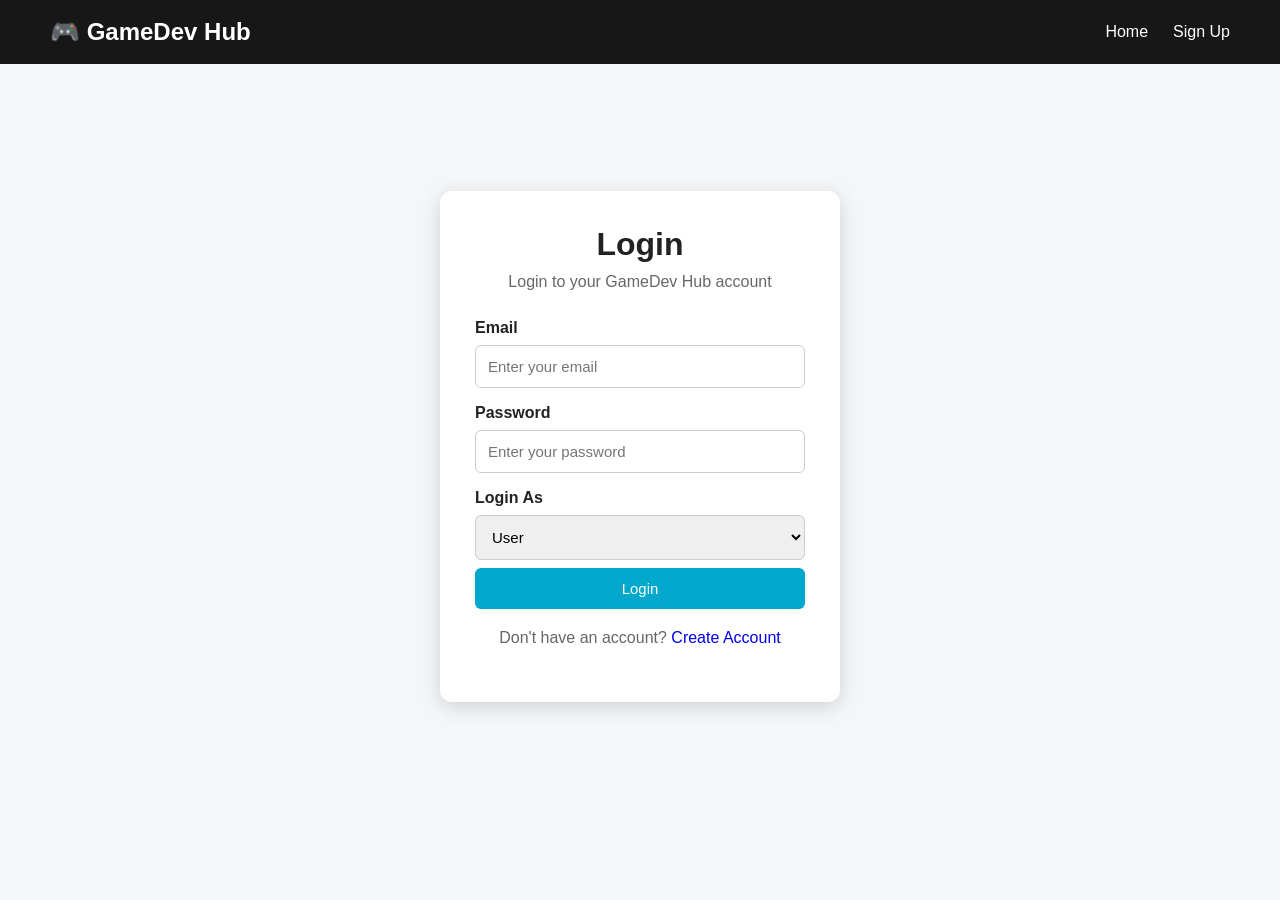
==== games.html @ 2e7aa478 "Initial project upload" ====
<!DOCTYPE html>
<html lang="en">

<head>

    <meta charset="UTF-8">

    <meta name="viewport"
          content="width=device-width, initial-scale=1.0">

    <title>Games - GameDev Hub</title>

    <link rel="stylesheet" href="style.css">

</head>


<body>


    <!-- HEADER -->

    <header>

        <div class="logo">
            🎮 GameDev Hub
        </div>

        <nav>

            <a href="user.html">
                Dashboard
            </a>

            <a href="games.html">
                Games
            </a>

            <a href="#" onclick="logout()">
                Logout
            </a>

        </nav>

    </header>


    <!-- GAMES -->

    <main class="games-container">

        <div class="page-title">

            <h1>🎮 Available Games</h1>

            <p>
                Explore games available on GameDev Hub.
            </p>

        </div>


        <!-- SEARCH -->

        <div class="search-box">

            <input
                type="text"
                id="search"
                placeholder="Search games..."
                onkeyup="searchGames()"
            >

        </div>


        <!-- GAME GRID -->

        <section
            class="games-grid"
            id="gamesGrid"
        >

        </section>

    </main>


    <script>


        /*
            CHECK USER LOGIN
        */

        if (
            localStorage.getItem("loggedIn") !== "true" ||
            localStorage.getItem("role") !== "user"
        ) {

            window.location.href =
                "login.html";

        }


        /*
            DISPLAY GAMES
        */

        function displayGames(gameData) {

            let gamesGrid =
                document.getElementById("gamesGrid");


            gamesGrid.innerHTML = "";


            if (gameData.length === 0) {

                gamesGrid.innerHTML = `

                    <div class="no-games">

                        <h2>No Games Found 🎮</h2>

                        <p>
                            Ask the admin to add some games.
                        </p>

                    </div>

                `;

                return;

            }


            gameData.forEach(function(game) {

                gamesGrid.innerHTML += `

                    <div class="game-card">

                        <div class="game-image">
                            🎮
                        </div>

                        <div class="game-content">

                            <h2>
                                ${game.name}
                            </h2>

                            <p>
                                <strong>Developer:</strong>
                                ${game.developer}
                            </p>

                            <p>
                                <strong>Genre:</strong>
                                ${game.genre}
                            </p>

                            <button
                                onclick="playGame('${game.name}')">
                                View Game
                            </button>

                        </div>

                    </div>

                `;

            });

        }


        /*
            GET GAMES FROM LOCAL STORAGE
        */

        let games =
            JSON.parse(
                localStorage.getItem("games")
            ) || [];


        displayGames(games);


        /*
            SEARCH GAMES
        */

        function searchGames() {

            let search =
                document.getElementById("search")
                .value
                .toLowerCase();


            let filteredGames =
                games.filter(function(game) {

                    return (
                        game.name
                            .toLowerCase()
                            .includes(search) ||

                        game.genre
                            .toLowerCase()
                            .includes(search) ||

                        game.developer
                            .toLowerCase()
                            .includes(search)
                    );

                });


            displayGames(filteredGames);

        }


        /*
            VIEW GAME
        */

        function playGame(gameName) {

            alert(
                "You selected: " + gameName
            );

        }


        /*
            LOGOUT
        */

        function logout() {

            localStorage.removeItem("loggedIn");

            localStorage.removeItem("role");

            localStorage.removeItem("userEmail");

            window.location.href =
                "index.html";

        }

    </script>


</body>

</html>
---- style.css ----
/* =========================
   GENERAL
========================= */

* {
    margin: 0;
    padding: 0;
    box-sizing: border-box;
}

body {
    font-family: Arial, sans-serif;

    background: #f4f6f8;

    color: #222;

    min-height: 100vh;
}

a {
    text-decoration: none;
}


/* =========================
   HEADER
========================= */

header {

    display: flex;

    justify-content: space-between;

    align-items: center;

    padding: 18px 50px;

    background: #171717;

    color: white;
}

.logo {

    font-size: 24px;

    font-weight: bold;
}

nav {

    display: flex;

    gap: 25px;

    align-items: center;
}

nav a {

    color: white;

    font-size: 16px;
}

nav a:hover {

    color: #00bcd4;
}


/* =========================
   BUTTON
========================= */

button {

    background: #00a8cc;

    color: white;

    border: none;

    padding: 12px 22px;

    border-radius: 6px;

    cursor: pointer;

    font-size: 15px;

    transition: 0.2s;
}

button:hover {

    background: #0086a3;

    transform: translateY(-1px);
}


/* =========================
   HOME PAGE
========================= */

.hero {

    min-height: 500px;

    display: flex;

    justify-content: center;

    align-items: center;

    text-align: center;

    padding: 40px;
}

.hero-content {

    max-width: 750px;
}

.hero h1 {

    font-size: 50px;

    margin-bottom: 20px;
}

.hero p {

    font-size: 20px;

    line-height: 1.6;

    margin-bottom: 30px;
}

.buttons {

    display: flex;

    justify-content: center;

    gap: 15px;
}


/* =========================
   FEATURES
========================= */

.features {

    display: grid;

    grid-template-columns:
        repeat(3, 1fr);

    gap: 25px;

    padding: 50px;
}

.feature-card {

    background: white;

    padding: 30px;

    border-radius: 10px;

    text-align: center;

    box-shadow:
        0 3px 10px rgba(0, 0, 0, 0.1);
}

.feature-card h2 {

    margin-bottom: 15px;
}

.feature-card p {

    line-height: 1.5;

    margin-bottom: 20px;
}


/* =========================
   LOGIN / SIGNUP
========================= */

.login-container {

    min-height: 85vh;

    display: flex;

    justify-content: center;

    align-items: center;

    padding: 30px;
}

.login-box {

    width: 400px;

    max-width: 100%;

    background: white;

    padding: 35px;

    border-radius: 12px;

    box-shadow:
        0 5px 20px rgba(0, 0, 0, 0.15);
}

.login-box h1 {

    margin-bottom: 10px;

    text-align: center;
}

.login-box > p {

    text-align: center;

    margin-bottom: 20px;

    color: #666;
}

.login-box form {

    display: flex;

    flex-direction: column;

    gap: 8px;
}

.login-box label {

    font-weight: bold;

    margin-top: 8px;
}

input,
select {

    width: 100%;

    padding: 12px;

    border: 1px solid #ccc;

    border-radius: 6px;

    font-size: 15px;

    outline: none;
}

input:focus,
select:focus {

    border-color: #00a8cc;
}


/* =========================
   ADMIN DASHBOARD
========================= */

.admin-container {

    padding: 40px 60px;
}

.admin-container h1 {

    margin-bottom: 10px;
}

.admin-grid {

    display: grid;

    grid-template-columns:
        repeat(3, 1fr);

    gap: 25px;

    margin-top: 30px;
}

.admin-card {

    background: white;

    padding: 25px;

    border-radius: 10px;

    box-shadow:
        0 3px 10px rgba(0, 0, 0, 0.1);
}

.admin-card h2 {

    margin-bottom: 20px;
}

.admin-card form {

    display: flex;

    flex-direction: column;

    gap: 10px;
}

.game-item {

    background: #f1f3f5;

    padding: 15px;

    margin-bottom: 10px;

    border-radius: 6px;
}

.game-item h3 {

    margin-bottom: 8px;
}

.game-item p {

    margin-bottom: 6px;
}


/* =========================
   USER DASHBOARD
========================= */

.user-container {

    padding: 40px 60px;
}

.welcome-box {

    background: white;

    padding: 40px;

    border-radius: 12px;

    text-align: center;

    box-shadow:
        0 3px 10px rgba(0, 0, 0, 0.1);

    margin-bottom: 30px;
}

.welcome-box h1 {

    margin-bottom: 15px;

    font-size: 35px;
}

.welcome-box p {

    margin-bottom: 25px;

    color: #666;
}

.user-features {

    display: grid;

    grid-template-columns:
        repeat(3, 1fr);

    gap: 25px;
}

.big-icon {

    font-size: 50px;

    margin-bottom: 15px;
}


/* =========================
   GAMES PAGE
========================= */

.games-container {

    padding: 40px 60px;
}

.page-title {

    text-align: center;

    margin-bottom: 30px;
}

.page-title h1 {

    font-size: 38px;

    margin-bottom: 10px;
}

.page-title p {

    color: #666;
}


/* SEARCH */

.search-box {

    max-width: 600px;

    margin: 0 auto 35px;
}

.search-box input {

    padding: 15px;

    font-size: 16px;
}


/* GAME GRID */

.games-grid {

    display: grid;

    grid-template-columns:
        repeat(3, 1fr);

    gap: 25px;
}


/* GAME CARD */

.game-card {

    background: white;

    border-radius: 12px;

    overflow: hidden;

    box-shadow:
        0 4px 12px rgba(0, 0, 0, 0.1);

    transition: 0.2s;
}

.game-card:hover {

    transform: translateY(-5px);
}

.game-image {

    height: 150px;

    background: #171717;

    color: white;

    display: flex;

    justify-content: center;

    align-items: center;

    font-size: 60px;
}

.game-content {

    padding: 20px;
}

.game-content h2 {

    margin-bottom: 12px;
}

.game-content p {

    margin-bottom: 8px;

    color: #555;
}

.game-content button {

    margin-top: 10px;
}


/* NO GAMES */

.no-games {

    grid-column: 1 / -1;

    text-align: center;

    padding: 60px;

    background: white;

    border-radius: 10px;
}


/* =========================
   FOOTER
========================= */

footer {

    text-align: center;

    padding: 20px;

    background: #171717;

    color: white;

    margin-top: 40px;
}


/* =========================
   MOBILE
========================= */

@media (max-width: 900px) {

    .features,
    .admin-grid,
    .user-features,
    .games-grid {

        grid-template-columns: 1fr 1fr;
    }

}


@media (max-width: 600px) {

    header {

        flex-direction: column;

        gap: 15px;

        padding: 20px;
    }

    nav {

        gap: 15px;

        flex-wrap: wrap;

        justify-content: center;
    }

    .features,
    .admin-grid,
    .user-features,
    .games-grid {

        grid-template-columns: 1fr;
    }

    .hero h1 {

        font-size: 35px;
    }

    .hero p {

        font-size: 17px;
    }

    .admin-container,
    .user-container,
    .games-container {

        padding: 25px 20px;
    }

    .welcome-box h1 {

        font-size: 28px;
    }

}
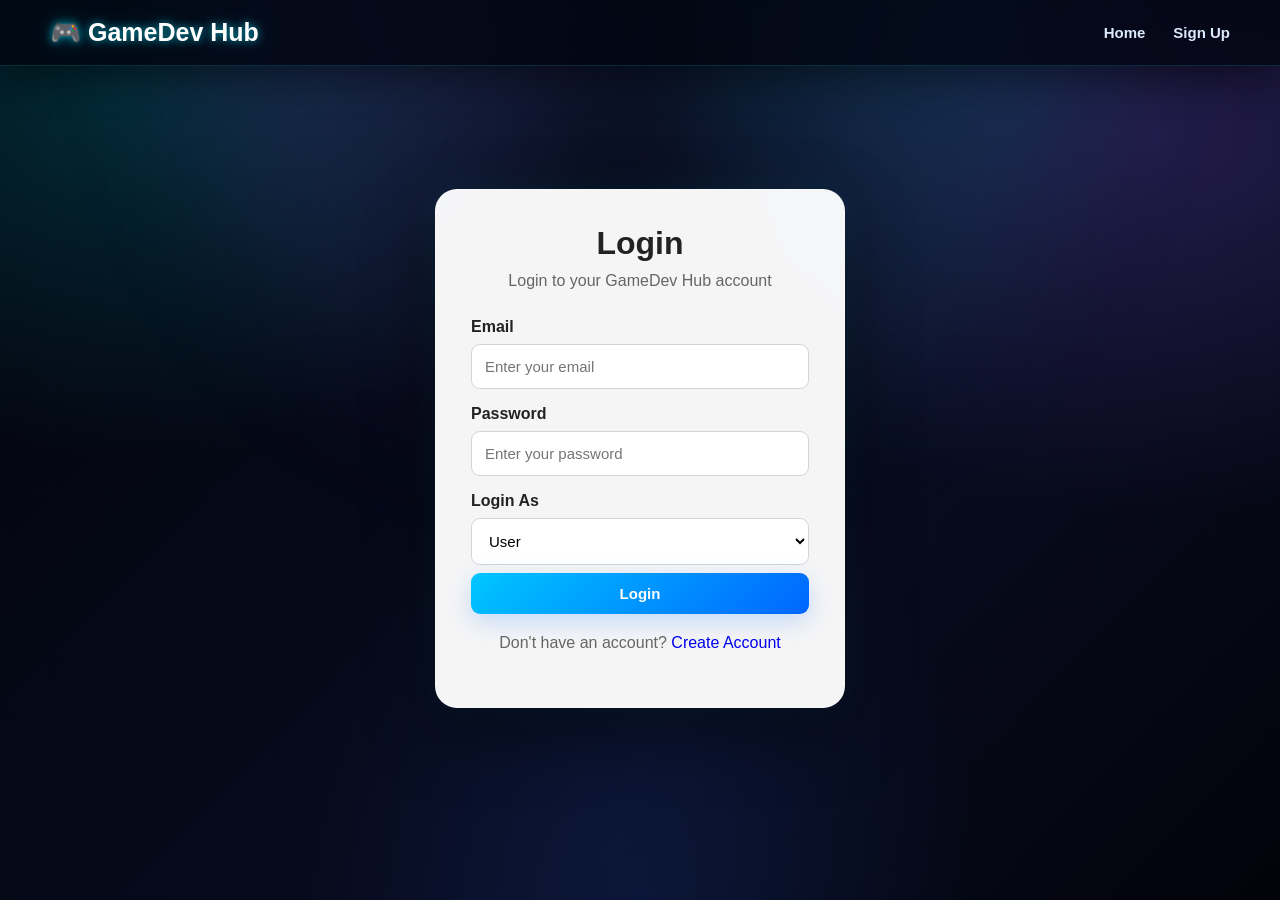
==== commit ae020a84: "Updated gaming frontend project" ====
--- a/games.html
+++ b/games.html
@@ -8,9 +8,12 @@
     <meta name="viewport"
           content="width=device-width, initial-scale=1.0">
 
-    <title>Games - GameDev Hub</title>
-
-    <link rel="stylesheet" href="style.css">
+    <title>
+        Games & Matches - GameDev Hub
+    </title>
+
+    <link rel="stylesheet"
+          href="style.css">
 
 </head>
 
@@ -18,249 +21,240 @@
 <body>
 
 
-    <!-- HEADER -->
-
-    <header>
-
-        <div class="logo">
-            🎮 GameDev Hub
-        </div>
-
-        <nav>
-
-            <a href="user.html">
-                Dashboard
-            </a>
-
-            <a href="games.html">
-                Games
-            </a>
-
-            <a href="#" onclick="logout()">
-                Logout
-            </a>
-
-        </nav>
-
-    </header>
-
-
-    <!-- GAMES -->
-
-    <main class="games-container">
-
-        <div class="page-title">
-
-            <h1>🎮 Available Games</h1>
-
-            <p>
-                Explore games available on GameDev Hub.
-            </p>
-
-        </div>
-
-
-        <!-- SEARCH -->
-
-        <div class="search-box">
-
-            <input
-                type="text"
-                id="search"
-                placeholder="Search games..."
-                onkeyup="searchGames()"
-            >
-
-        </div>
-
-
-        <!-- GAME GRID -->
+<!-- =========================================
+     HEADER
+========================================= -->
+
+<header>
+
+    <div class="logo">
+        🎮 GameDev Hub
+    </div>
+
+
+    <nav>
+
+        <a href="user.html">
+            Dashboard
+        </a>
+
+        <a href="games.html"
+           class="active-link">
+            Games & Matches
+        </a>
+
+        <a href="#"
+           onclick="logout()">
+            Logout
+        </a>
+
+    </nav>
+
+</header>
+
+
+
+<!-- =========================================
+     MAIN
+========================================= -->
+
+<main class="games-container">
+
+
+    <!-- =====================================
+         HERO
+    ====================================== -->
+
+    <section class="games-hero">
+
+        <div class="hero-small-badge">
+            ⚡ GAMEDEV HUB ARENA
+        </div>
+
+
+        <h1>
+            Games
+            <span>&</span>
+            Tournaments
+        </h1>
+
+
+        <p>
+            Discover games, join tournaments and compete for amazing prizes.
+        </p>
+
+
+        <div class="hero-stats">
+
+            <div>
+                <strong>
+                    🎮
+                </strong>
+
+                <span>
+                    Games
+                </span>
+            </div>
+
+
+            <div>
+                <strong>
+                    🏆
+                </strong>
+
+                <span>
+                    Tournaments
+                </span>
+            </div>
+
+
+            <div>
+                <strong>
+                    ⚡
+                </strong>
+
+                <span>
+                    Compete
+                </span>
+            </div>
+
+        </div>
+
+    </section>
+
+
+
+    <!-- =====================================
+         SEARCH
+    ====================================== -->
+
+    <div class="search-box">
+
+        <span class="search-icon">
+            🔍
+        </span>
+
+        <input
+            type="text"
+            id="search"
+            placeholder="Search games, tournaments or venues..."
+            onkeyup="searchGames()"
+        >
+
+    </div>
+
+
+
+    <!-- =====================================
+         GAMES SECTION
+    ====================================== -->
+
+    <section class="content-section">
+
+
+        <div class="section-title">
+
+            <div>
+
+                <div class="section-label">
+                    🎮 GAME LIBRARY
+                </div>
+
+                <h2>
+                    Available Games
+                </h2>
+
+                <p>
+                    Explore games available on GameDev Hub.
+                </p>
+
+            </div>
+
+        </div>
+
 
         <section
             class="games-grid"
-            id="gamesGrid"
-        >
+            id="gamesGrid">
 
         </section>
 
-    </main>
-
-
-    <script>
-
-
-        /*
-            CHECK USER LOGIN
-        */
-
-        if (
-            localStorage.getItem("loggedIn") !== "true" ||
-            localStorage.getItem("role") !== "user"
-        ) {
-
-            window.location.href =
-                "login.html";
-
-        }
-
-
-        /*
-            DISPLAY GAMES
-        */
-
-        function displayGames(gameData) {
-
-            let gamesGrid =
-                document.getElementById("gamesGrid");
-
-
-            gamesGrid.innerHTML = "";
-
-
-            if (gameData.length === 0) {
-
-                gamesGrid.innerHTML = `
-
-                    <div class="no-games">
-
-                        <h2>No Games Found 🎮</h2>
-
-                        <p>
-                            Ask the admin to add some games.
-                        </p>
-
-                    </div>
-
-                `;
-
-                return;
-
-            }
-
-
-            gameData.forEach(function(game) {
-
-                gamesGrid.innerHTML += `
-
-                    <div class="game-card">
-
-                        <div class="game-image">
-                            🎮
-                        </div>
-
-                        <div class="game-content">
-
-                            <h2>
-                                ${game.name}
-                            </h2>
-
-                            <p>
-                                <strong>Developer:</strong>
-                                ${game.developer}
-                            </p>
-
-                            <p>
-                                <strong>Genre:</strong>
-                                ${game.genre}
-                            </p>
-
-                            <button
-                                onclick="playGame('${game.name}')">
-                                View Game
-                            </button>
-
-                        </div>
-
-                    </div>
-
-                `;
-
-            });
-
-        }
-
-
-        /*
-            GET GAMES FROM LOCAL STORAGE
-        */
-
-        let games =
-            JSON.parse(
-                localStorage.getItem("games")
-            ) || [];
-
-
-        displayGames(games);
-
-
-        /*
-            SEARCH GAMES
-        */
-
-        function searchGames() {
-
-            let search =
-                document.getElementById("search")
-                .value
-                .toLowerCase();
-
-
-            let filteredGames =
-                games.filter(function(game) {
-
-                    return (
-                        game.name
-                            .toLowerCase()
-                            .includes(search) ||
-
-                        game.genre
-                            .toLowerCase()
-                            .includes(search) ||
-
-                        game.developer
-                            .toLowerCase()
-                            .includes(search)
-                    );
-
-                });
-
-
-            displayGames(filteredGames);
-
-        }
-
-
-        /*
-            VIEW GAME
-        */
-
-        function playGame(gameName) {
-
-            alert(
-                "You selected: " + gameName
-            );
-
-        }
-
-
-        /*
-            LOGOUT
-        */
-
-        function logout() {
-
-            localStorage.removeItem("loggedIn");
-
-            localStorage.removeItem("role");
-
-            localStorage.removeItem("userEmail");
-
-            window.location.href =
-                "index.html";
-
-        }
-
-    </script>
+
+    </section>
+
+
+
+    <!-- =====================================
+         TOURNAMENT SECTION
+    ====================================== -->
+
+    <section class="content-section tournament-section">
+
+
+        <div class="section-title">
+
+            <div>
+
+                <div class="section-label tournament-label">
+                    🏆 COMPETITIVE ARENA
+                </div>
+
+                <h2>
+                    Live Tournaments
+                </h2>
+
+                <p>
+                    Compete, win and take home the prize!
+                </p>
+
+            </div>
+
+
+            <div class="live-badge">
+
+                <span class="live-dot">
+                    ●
+                </span>
+
+                LIVE EVENTS
+
+            </div>
+
+        </div>
+
+
+
+        <!-- MATCHES -->
+
+        <section
+            class="matches-grid"
+            id="matchesGrid">
+
+        </section>
+
+
+    </section>
+
+
+</main>
+
+
+
+<!-- =========================================
+     FOOTER
+========================================= -->
+
+<footer>
+
+    <p>
+        © 2026 GameDev Hub | SDC Project
+    </p>
+
+</footer>
+
+
+
+<script src="script.js"></script>
 
 
 </body>
--- a/style.css
+++ b/style.css
@@ -1,638 +1,3301 @@
-/* =========================
-   GENERAL
-========================= */
+/* =====================================================
+   GAMEDEV HUB
+   PREMIUM ESPORTS / GAMING UI
+===================================================== */
+
+
+/* =====================================================
+   RESET
+===================================================== */
 
 * {
+
     margin: 0;
+
     padding: 0;
+
     box-sizing: border-box;
-}
+
+}
+
+
+html {
+
+    scroll-behavior: smooth;
+
+}
+
 
 body {
-    font-family: Arial, sans-serif;
-
-    background: #f4f6f8;
-
-    color: #222;
+
+    font-family:
+        Arial,
+        Helvetica,
+        sans-serif;
 
     min-height: 100vh;
-}
+
+    color: #ffffff;
+
+    overflow-x: hidden;
+
+    position: relative;
+
+    background:
+
+        radial-gradient(
+            ellipse at 10% 10%,
+            rgba(0, 229, 255, 0.17),
+            transparent 32%
+        ),
+
+        radial-gradient(
+            ellipse at 90% 15%,
+            rgba(139, 92, 246, 0.20),
+            transparent 35%
+        ),
+
+        radial-gradient(
+            ellipse at 50% 100%,
+            rgba(37, 99, 235, 0.14),
+            transparent 38%
+        ),
+
+        linear-gradient(
+            135deg,
+            #02030a 0%,
+            #050816 35%,
+            #080b1e 65%,
+            #02030a 100%
+        );
+
+    background-attachment:
+        fixed;
+
+}
+
 
 a {
+
     text-decoration: none;
-}
-
-
-/* =========================
+
+}
+
+
+/* =====================================================
+   FUTURISTIC GRID
+===================================================== */
+
+body::before {
+
+    content: "";
+
+    position: fixed;
+
+    inset: 0;
+
+    pointer-events: none;
+
+    z-index: -5;
+
+    opacity: 0.30;
+
+    background-image:
+
+        linear-gradient(
+            rgba(0, 229, 255, 0.06) 1px,
+            transparent 1px
+        ),
+
+        linear-gradient(
+            90deg,
+            rgba(0, 229, 255, 0.06) 1px,
+            transparent 1px
+        );
+
+    background-size:
+        55px 55px;
+
+    mask-image:
+        linear-gradient(
+            to bottom,
+            black 0%,
+            rgba(0,0,0,0.7) 55%,
+            transparent 100%
+        );
+
+}
+
+
+/* =====================================================
+   MOVING AURORA
+===================================================== */
+
+body::after {
+
+    content: "";
+
+    position: fixed;
+
+    width: 900px;
+
+    height: 900px;
+
+    top: -430px;
+
+    left: 50%;
+
+    transform:
+        translateX(-50%);
+
+    border-radius: 50%;
+
+    pointer-events: none;
+
+    z-index: -4;
+
+    background:
+
+        conic-gradient(
+            from 0deg,
+            transparent,
+            rgba(0,229,255,0.13),
+            transparent,
+            rgba(139,92,246,0.16),
+            transparent
+        );
+
+    filter:
+        blur(70px);
+
+    animation:
+        aurora 20s linear infinite;
+
+}
+
+
+@keyframes aurora {
+
+    0% {
+
+        transform:
+            translateX(-50%)
+            rotate(0deg)
+            scale(1);
+
+    }
+
+    50% {
+
+        transform:
+            translateX(-50%)
+            rotate(180deg)
+            scale(1.15);
+
+    }
+
+    100% {
+
+        transform:
+            translateX(-50%)
+            rotate(360deg)
+            scale(1);
+
+    }
+
+}
+
+
+/* =====================================================
    HEADER
-========================= */
+===================================================== */
 
 header {
 
-    display: flex;
-
-    justify-content: space-between;
-
-    align-items: center;
-
-    padding: 18px 50px;
-
-    background: #171717;
-
-    color: white;
-}
+    display:
+        flex;
+
+    justify-content:
+        space-between;
+
+    align-items:
+        center;
+
+    padding:
+        18px 50px;
+
+    background:
+        rgba(2,4,15,0.80);
+
+    backdrop-filter:
+        blur(20px);
+
+    -webkit-backdrop-filter:
+        blur(20px);
+
+    border-bottom:
+        1px solid
+        rgba(0,229,255,0.16);
+
+    box-shadow:
+        0 10px 40px
+        rgba(0,0,0,0.45);
+
+    position:
+        sticky;
+
+    top:
+        0;
+
+    z-index:
+        1000;
+
+}
+
 
 .logo {
 
-    font-size: 24px;
-
-    font-weight: bold;
-}
+    font-size:
+        25px;
+
+    font-weight:
+        bold;
+
+    color:
+        #ffffff;
+
+    text-shadow:
+
+        0 0 8px
+        rgba(0,229,255,0.65),
+
+        0 0 25px
+        rgba(0,229,255,0.25);
+
+    animation:
+        logoGlow 3s ease-in-out infinite;
+
+}
+
+
+@keyframes logoGlow {
+
+    0%,
+    100% {
+
+        text-shadow:
+            0 0 8px
+            rgba(0,229,255,0.5);
+
+    }
+
+    50% {
+
+        text-shadow:
+
+            0 0 10px
+            rgba(0,229,255,0.9),
+
+            0 0 30px
+            rgba(0,229,255,0.45);
+
+    }
+
+}
+
 
 nav {
 
-    display: flex;
-
-    gap: 25px;
-
-    align-items: center;
-}
+    display:
+        flex;
+
+    gap:
+        28px;
+
+    align-items:
+        center;
+
+}
+
 
 nav a {
 
-    color: white;
-
-    font-size: 16px;
-}
+    color:
+        #dbeafe;
+
+    font-size:
+        15px;
+
+    font-weight:
+        600;
+
+    position:
+        relative;
+
+    transition:
+        0.3s;
+
+}
+
+
+nav a::after {
+
+    content:
+        "";
+
+    position:
+        absolute;
+
+    width:
+        0;
+
+    height:
+        2px;
+
+    left:
+        0;
+
+    bottom:
+        -7px;
+
+    background:
+        #00e5ff;
+
+    box-shadow:
+        0 0 10px
+        #00e5ff;
+
+    transition:
+        0.3s;
+
+}
+
 
 nav a:hover {
 
-    color: #00bcd4;
-}
-
-
-/* =========================
-   BUTTON
-========================= */
+    color:
+        #00e5ff;
+
+}
+
+
+nav a:hover::after,
+nav .active-link::after {
+
+    width:
+        100%;
+
+}
+
+
+/* =====================================================
+   BUTTONS
+===================================================== */
 
 button {
 
-    background: #00a8cc;
-
-    color: white;
-
-    border: none;
-
-    padding: 12px 22px;
-
-    border-radius: 6px;
-
-    cursor: pointer;
-
-    font-size: 15px;
-
-    transition: 0.2s;
-}
+    border:
+        none;
+
+    padding:
+        12px 22px;
+
+    border-radius:
+        9px;
+
+    cursor:
+        pointer;
+
+    color:
+        white;
+
+    font-size:
+        15px;
+
+    font-weight:
+        700;
+
+    background:
+
+        linear-gradient(
+            135deg,
+            #00c6ff,
+            #0066ff
+        );
+
+    box-shadow:
+
+        0 8px 25px
+        rgba(0,114,255,0.20);
+
+    transition:
+        0.3s;
+
+}
+
 
 button:hover {
 
-    background: #0086a3;
-
-    transform: translateY(-1px);
-}
-
-
-/* =========================
-   HOME PAGE
-========================= */
+    transform:
+        translateY(-3px);
+
+    box-shadow:
+
+        0 12px 35px
+        rgba(0,198,255,0.30);
+
+}
+
+
+button:disabled {
+
+    cursor:
+        not-allowed;
+
+    opacity:
+        0.7;
+
+    transform:
+        none;
+
+    box-shadow:
+        none;
+
+}
+
+
+/* =====================================================
+   HOME
+===================================================== */
 
 .hero {
 
-    min-height: 500px;
-
-    display: flex;
-
-    justify-content: center;
-
-    align-items: center;
-
-    text-align: center;
-
-    padding: 40px;
-}
+    min-height:
+        570px;
+
+    display:
+        flex;
+
+    justify-content:
+        center;
+
+    align-items:
+        center;
+
+    text-align:
+        center;
+
+    padding:
+        50px 25px;
+
+}
+
 
 .hero-content {
 
-    max-width: 750px;
-}
+    max-width:
+        850px;
+
+}
+
 
 .hero h1 {
 
-    font-size: 50px;
-
-    margin-bottom: 20px;
-}
+    font-size:
+        58px;
+
+    margin-bottom:
+        20px;
+
+    background:
+
+        linear-gradient(
+            90deg,
+            #ffffff,
+            #00e5ff,
+            #8b5cf6,
+            #ffffff
+        );
+
+    background-size:
+        250% auto;
+
+    -webkit-background-clip:
+        text;
+
+    background-clip:
+        text;
+
+    -webkit-text-fill-color:
+        transparent;
+
+    animation:
+        titleShine 5s linear infinite;
+
+}
+
+
+@keyframes titleShine {
+
+    0% {
+
+        background-position:
+            0% center;
+
+    }
+
+    100% {
+
+        background-position:
+            250% center;
+
+    }
+
+}
+
 
 .hero p {
 
-    font-size: 20px;
-
-    line-height: 1.6;
-
-    margin-bottom: 30px;
-}
+    color:
+        #b8c5dc;
+
+    font-size:
+        19px;
+
+    line-height:
+        1.7;
+
+    margin-bottom:
+        30px;
+
+}
+
 
 .buttons {
 
-    display: flex;
-
-    justify-content: center;
-
-    gap: 15px;
-}
-
-
-/* =========================
+    display:
+        flex;
+
+    justify-content:
+        center;
+
+    gap:
+        15px;
+
+    flex-wrap:
+        wrap;
+
+}
+
+
+/* =====================================================
    FEATURES
-========================= */
+===================================================== */
 
 .features {
 
-    display: grid;
+    display:
+        grid;
 
     grid-template-columns:
-        repeat(3, 1fr);
-
-    gap: 25px;
-
-    padding: 50px;
-}
+        repeat(3,1fr);
+
+    gap:
+        25px;
+
+    padding:
+        50px;
+
+    max-width:
+        1400px;
+
+    margin:
+        auto;
+
+}
+
 
 .feature-card {
 
-    background: white;
-
-    padding: 30px;
-
-    border-radius: 10px;
-
-    text-align: center;
+    background:
+
+        linear-gradient(
+            145deg,
+            rgba(255,255,255,0.08),
+            rgba(255,255,255,0.025)
+        );
+
+    padding:
+        35px;
+
+    border-radius:
+        20px;
+
+    text-align:
+        center;
+
+    border:
+        1px solid
+        rgba(255,255,255,0.08);
+
+    backdrop-filter:
+        blur(15px);
 
     box-shadow:
-        0 3px 10px rgba(0, 0, 0, 0.1);
-}
+        0 20px 50px
+        rgba(0,0,0,0.25);
+
+    transition:
+        0.35s;
+
+}
+
+
+.feature-card:hover {
+
+    transform:
+        translateY(-10px);
+
+    border-color:
+        rgba(0,229,255,0.35);
+
+    box-shadow:
+
+        0 25px 60px
+        rgba(0,0,0,0.35),
+
+        0 0 30px
+        rgba(0,229,255,0.08);
+
+}
+
 
 .feature-card h2 {
 
-    margin-bottom: 15px;
-}
+    margin-bottom:
+        15px;
+
+}
+
 
 .feature-card p {
 
-    line-height: 1.5;
-
-    margin-bottom: 20px;
-}
-
-
-/* =========================
-   LOGIN / SIGNUP
-========================= */
+    color:
+        #aab7cc;
+
+    line-height:
+        1.6;
+
+    margin-bottom:
+        20px;
+
+}
+
+
+/* =====================================================
+   LOGIN
+===================================================== */
 
 .login-container {
 
-    min-height: 85vh;
-
-    display: flex;
-
-    justify-content: center;
-
-    align-items: center;
-
-    padding: 30px;
-}
+    min-height:
+        85vh;
+
+    display:
+        flex;
+
+    justify-content:
+        center;
+
+    align-items:
+        center;
+
+    padding:
+        30px;
+
+}
+
 
 .login-box {
 
-    width: 400px;
-
-    max-width: 100%;
-
-    background: white;
-
-    padding: 35px;
-
-    border-radius: 12px;
+    width:
+        410px;
+
+    max-width:
+        100%;
+
+    padding:
+        35px;
+
+    border-radius:
+        22px;
+
+    background:
+        rgba(255,255,255,0.96);
+
+    color:
+        #222;
 
     box-shadow:
-        0 5px 20px rgba(0, 0, 0, 0.15);
-}
+
+        0 25px 70px
+        rgba(0,0,0,0.45),
+
+        0 0 35px
+        rgba(0,229,255,0.08);
+
+    border:
+        1px solid
+        rgba(255,255,255,0.3);
+
+    backdrop-filter:
+        blur(20px);
+
+}
+
 
 .login-box h1 {
 
-    margin-bottom: 10px;
-
-    text-align: center;
-}
+    text-align:
+        center;
+
+    margin-bottom:
+        10px;
+
+}
+
 
 .login-box > p {
 
-    text-align: center;
-
-    margin-bottom: 20px;
-
-    color: #666;
-}
+    text-align:
+        center;
+
+    color:
+        #666;
+
+    margin-bottom:
+        20px;
+
+}
+
 
 .login-box form {
 
-    display: flex;
-
-    flex-direction: column;
-
-    gap: 8px;
-}
+    display:
+        flex;
+
+    flex-direction:
+        column;
+
+    gap:
+        8px;
+
+}
+
 
 .login-box label {
 
-    font-weight: bold;
-
-    margin-top: 8px;
-}
+    font-weight:
+        bold;
+
+    margin-top:
+        8px;
+
+}
+
 
 input,
 select {
 
-    width: 100%;
-
-    padding: 12px;
-
-    border: 1px solid #ccc;
-
-    border-radius: 6px;
-
-    font-size: 15px;
-
-    outline: none;
-}
+    width:
+        100%;
+
+    padding:
+        13px;
+
+    border:
+        1px solid
+        #d1d5db;
+
+    border-radius:
+        9px;
+
+    font-size:
+        15px;
+
+    outline:
+        none;
+
+    background:
+        #ffffff;
+
+    transition:
+        0.3s;
+
+}
+
 
 input:focus,
 select:focus {
 
-    border-color: #00a8cc;
-}
-
-
-/* =========================
-   ADMIN DASHBOARD
-========================= */
+    border-color:
+        #00bcd4;
+
+    box-shadow:
+        0 0 0 3px
+        rgba(0,188,212,0.12);
+
+}
+
+
+/* =====================================================
+   ADMIN
+===================================================== */
 
 .admin-container {
 
-    padding: 40px 60px;
-}
-
-.admin-container h1 {
-
-    margin-bottom: 10px;
-}
+    max-width:
+        1500px;
+
+    margin:
+        auto;
+
+    padding:
+        45px 55px;
+
+}
+
+
+.admin-heading {
+
+    margin-bottom:
+        30px;
+
+}
+
+
+.admin-heading h1 {
+
+    font-size:
+        40px;
+
+    margin:
+        12px 0 8px;
+
+}
+
+
+.admin-heading p {
+
+    color:
+        #94a3b8;
+
+}
+
+
+.admin-badge {
+
+    display:
+        inline-block;
+
+    padding:
+        8px 14px;
+
+    border-radius:
+        30px;
+
+    font-size:
+        11px;
+
+    font-weight:
+        bold;
+
+    letter-spacing:
+        1px;
+
+    background:
+        rgba(0,229,255,0.10);
+
+    color:
+        #67e8f9;
+
+    border:
+        1px solid
+        rgba(0,229,255,0.25);
+
+}
+
+
+/* =====================================================
+   ADMIN STATS
+===================================================== */
+
+.admin-stats {
+
+    display:
+        grid;
+
+    grid-template-columns:
+        repeat(3,1fr);
+
+    gap:
+        20px;
+
+    margin-bottom:
+        28px;
+
+}
+
+
+.stat-card {
+
+    display:
+        flex;
+
+    align-items:
+        center;
+
+    gap:
+        15px;
+
+    padding:
+        20px;
+
+    border-radius:
+        18px;
+
+    background:
+
+        linear-gradient(
+            135deg,
+            rgba(255,255,255,0.08),
+            rgba(255,255,255,0.025)
+        );
+
+    border:
+        1px solid
+        rgba(255,255,255,0.08);
+
+    backdrop-filter:
+        blur(15px);
+
+}
+
+
+.stat-icon {
+
+    width:
+        52px;
+
+    height:
+        52px;
+
+    display:
+        flex;
+
+    justify-content:
+        center;
+
+    align-items:
+        center;
+
+    border-radius:
+        14px;
+
+    background:
+        rgba(0,229,255,0.10);
+
+    font-size:
+        25px;
+
+}
+
+
+.stat-card span {
+
+    display:
+        block;
+
+    color:
+        #94a3b8;
+
+    font-size:
+        12px;
+
+    margin-bottom:
+        4px;
+
+}
+
+
+.stat-card strong {
+
+    font-size:
+        26px;
+
+}
+
+
+/* =====================================================
+   ADMIN GRID
+===================================================== */
 
 .admin-grid {
 
-    display: grid;
+    display:
+        grid;
 
     grid-template-columns:
-        repeat(3, 1fr);
-
-    gap: 25px;
-
-    margin-top: 30px;
-}
+        repeat(2,1fr);
+
+    gap:
+        25px;
+
+}
+
 
 .admin-card {
 
-    background: white;
-
-    padding: 25px;
-
-    border-radius: 10px;
+    background:
+
+        linear-gradient(
+            145deg,
+            rgba(255,255,255,0.97),
+            rgba(242,248,255,0.95)
+        );
+
+    color:
+        #222;
+
+    padding:
+        28px;
+
+    border-radius:
+        20px;
+
+    border:
+        1px solid
+        rgba(255,255,255,0.20);
 
     box-shadow:
-        0 3px 10px rgba(0, 0, 0, 0.1);
-}
+
+        0 20px 55px
+        rgba(0,0,0,0.30);
+
+    transition:
+        0.3s;
+
+}
+
+
+.admin-card:hover {
+
+    transform:
+        translateY(-4px);
+
+    box-shadow:
+
+        0 25px 65px
+        rgba(0,0,0,0.35);
+
+}
+
+
+.admin-wide {
+
+    grid-column:
+        1 / -1;
+
+}
+
 
 .admin-card h2 {
 
-    margin-bottom: 20px;
-}
+    margin-bottom:
+        8px;
+
+}
+
+
+.card-icon {
+
+    width:
+        55px;
+
+    height:
+        55px;
+
+    display:
+        flex;
+
+    align-items:
+        center;
+
+    justify-content:
+        center;
+
+    border-radius:
+        15px;
+
+    background:
+        linear-gradient(
+            135deg,
+            #e0faff,
+            #ede9fe
+        );
+
+    font-size:
+        27px;
+
+    margin-bottom:
+        15px;
+
+}
+
+
+.card-description {
+
+    color:
+        #6b7280;
+
+    line-height:
+        1.5;
+
+    margin-bottom:
+        20px;
+
+}
+
 
 .admin-card form {
 
-    display: flex;
-
-    flex-direction: column;
-
-    gap: 10px;
-}
+    display:
+        flex;
+
+    flex-direction:
+        column;
+
+    gap:
+        10px;
+
+}
+
+
+.form-row {
+
+    display:
+        grid;
+
+    grid-template-columns:
+        1fr 1fr;
+
+    gap:
+        10px;
+
+}
+
+
+.create-match-btn {
+
+    background:
+
+        linear-gradient(
+            135deg,
+            #7c3aed,
+            #2563eb
+        );
+
+}
+
+
+.create-match-btn:hover {
+
+    box-shadow:
+        0 12px 35px
+        rgba(124,58,237,0.30);
+
+}
+
+
+/* =====================================================
+   GAME ITEMS ADMIN
+===================================================== */
 
 .game-item {
 
-    background: #f1f3f5;
-
-    padding: 15px;
-
-    margin-bottom: 10px;
-
-    border-radius: 6px;
-}
-
-.game-item h3 {
-
-    margin-bottom: 8px;
-}
-
-.game-item p {
-
-    margin-bottom: 6px;
-}
-
-
-/* =========================
+    display:
+        flex;
+
+    align-items:
+        center;
+
+    gap:
+        12px;
+
+    background:
+        #f4f7fa;
+
+    padding:
+        14px;
+
+    margin-bottom:
+        10px;
+
+    border-radius:
+        12px;
+
+    border:
+        1px solid
+        #e5e7eb;
+
+}
+
+
+.item-icon {
+
+    width:
+        42px;
+
+    height:
+        42px;
+
+    display:
+        flex;
+
+    align-items:
+        center;
+
+    justify-content:
+        center;
+
+    border-radius:
+        10px;
+
+    background:
+        #e0f7ff;
+
+}
+
+
+.item-info {
+
+    flex:
+        1;
+
+}
+
+
+.item-info h3 {
+
+    margin-bottom:
+        4px;
+
+}
+
+
+.item-info p {
+
+    color:
+        #6b7280;
+
+    font-size:
+        13px;
+
+}
+
+
+.item-info span {
+
+    display:
+        inline-block;
+
+    margin-top:
+        5px;
+
+    padding:
+        4px 8px;
+
+    background:
+        #e0f2fe;
+
+    color:
+        #0369a1;
+
+    border-radius:
+        20px;
+
+    font-size:
+        10px;
+
+    font-weight:
+        bold;
+
+}
+
+
+.delete-button {
+
+    padding:
+        9px 12px;
+
+    background:
+        linear-gradient(
+            135deg,
+            #ef4444,
+            #dc2626
+        );
+
+    font-size:
+        12px;
+
+}
+
+
+.full-delete {
+
+    width:
+        100%;
+
+    margin-top:
+        12px;
+
+}
+
+
+.empty-admin {
+
+    text-align:
+        center;
+
+    padding:
+        25px;
+
+    color:
+        #9ca3af;
+
+}
+
+
+.empty-admin div {
+
+    font-size:
+        35px;
+
+    margin-bottom:
+        8px;
+
+}
+
+
+/* =====================================================
+   ADMIN MATCH
+===================================================== */
+
+.admin-match-item {
+
+    padding:
+        16px;
+
+    margin-bottom:
+        12px;
+
+    border-radius:
+        14px;
+
+    background:
+        linear-gradient(
+            135deg,
+            #f0f9ff,
+            #f5f3ff
+        );
+
+    border:
+        1px solid
+        #e0e7ff;
+
+}
+
+
+.admin-match-top {
+
+    display:
+        flex;
+
+    align-items:
+        center;
+
+    gap:
+        12px;
+
+}
+
+
+.admin-match-top h3 {
+
+    margin-bottom:
+        3px;
+
+}
+
+
+.admin-match-top span {
+
+    color:
+        #6366f1;
+
+    font-size:
+        12px;
+
+    font-weight:
+        bold;
+
+}
+
+
+.admin-match-details {
+
+    display:
+        grid;
+
+    grid-template-columns:
+        1fr 1fr;
+
+    gap:
+        8px;
+
+    margin-top:
+        15px;
+
+}
+
+
+.admin-match-details p {
+
+    color:
+        #6b7280;
+
+    font-size:
+        12px;
+
+}
+
+
+/* =====================================================
+   USERS
+===================================================== */
+
+.user-item {
+
+    display:
+        flex;
+
+    align-items:
+        center;
+
+    gap:
+        12px;
+
+    padding:
+        13px;
+
+    margin-bottom:
+        9px;
+
+    background:
+        #f4f7fa;
+
+    border-radius:
+        12px;
+
+}
+
+
+.user-avatar {
+
+    width:
+        43px;
+
+    height:
+        43px;
+
+    display:
+        flex;
+
+    align-items:
+        center;
+
+    justify-content:
+        center;
+
+    border-radius:
+        50%;
+
+    color:
+        white;
+
+    font-weight:
+        bold;
+
+    background:
+        linear-gradient(
+            135deg,
+            #00bcd4,
+            #7c3aed
+        );
+
+}
+
+
+.user-item strong {
+
+    display:
+        block;
+
+}
+
+
+.user-item span {
+
+    display:
+        block;
+
+    color:
+        #6b7280;
+
+    font-size:
+        12px;
+
+    margin-top:
+        3px;
+
+}
+
+
+/* =====================================================
+   GAMES PAGE
+===================================================== */
+
+.games-container {
+
+    max-width:
+        1500px;
+
+    margin:
+        auto;
+
+    padding:
+        35px 55px 60px;
+
+    position:
+        relative;
+
+}
+
+
+.games-container::before {
+
+    content:
+        "";
+
+    position:
+        fixed;
+
+    width:
+        320px;
+
+    height:
+        320px;
+
+    left:
+        -160px;
+
+    top:
+        35%;
+
+    border-radius:
+        50%;
+
+    background:
+        radial-gradient(
+            circle,
+            rgba(0,229,255,0.18),
+            transparent 70%
+        );
+
+    filter:
+        blur(30px);
+
+    pointer-events:
+        none;
+
+    z-index:
+        -2;
+
+    animation:
+        floatGlow 7s ease-in-out infinite;
+
+}
+
+
+.games-container::after {
+
+    content:
+        "";
+
+    position:
+        fixed;
+
+    width:
+        350px;
+
+    height:
+        350px;
+
+    right:
+        -170px;
+
+    bottom:
+        10%;
+
+    border-radius:
+        50%;
+
+    background:
+        radial-gradient(
+            circle,
+            rgba(139,92,246,0.20),
+            transparent 70%
+        );
+
+    filter:
+        blur(35px);
+
+    pointer-events:
+        none;
+
+    z-index:
+        -2;
+
+    animation:
+        floatGlow 9s ease-in-out infinite reverse;
+
+}
+
+
+@keyframes floatGlow {
+
+    0%,
+    100% {
+
+        transform:
+            translateY(0)
+            scale(1);
+
+    }
+
+    50% {
+
+        transform:
+            translateY(-45px)
+            scale(1.15);
+
+    }
+
+}
+
+
+/* =====================================================
+   GAMES HERO
+===================================================== */
+
+.games-hero {
+
+    text-align:
+        center;
+
+    padding:
+        45px 20px 35px;
+
+}
+
+
+.hero-small-badge {
+
+    display:
+        inline-block;
+
+    padding:
+        8px 16px;
+
+    border-radius:
+        30px;
+
+    color:
+        #67e8f9;
+
+    font-size:
+        11px;
+
+    font-weight:
+        bold;
+
+    letter-spacing:
+        1.5px;
+
+    background:
+        rgba(0,229,255,0.08);
+
+    border:
+        1px solid
+        rgba(0,229,255,0.25);
+
+    box-shadow:
+        0 0 25px
+        rgba(0,229,255,0.08);
+
+    margin-bottom:
+        18px;
+
+}
+
+
+.games-hero h1 {
+
+    font-size:
+        55px;
+
+    line-height:
+        1.15;
+
+    margin-bottom:
+        15px;
+
+    background:
+
+        linear-gradient(
+            90deg,
+            #ffffff,
+            #00e5ff,
+            #8b5cf6,
+            #ffffff
+        );
+
+    background-size:
+        250% auto;
+
+    -webkit-background-clip:
+        text;
+
+    background-clip:
+        text;
+
+    -webkit-text-fill-color:
+        transparent;
+
+    animation:
+        titleShine 5s linear infinite;
+
+}
+
+
+.games-hero h1 span {
+
+    color:
+        #00e5ff;
+
+}
+
+
+.games-hero p {
+
+    color:
+        #94a3b8;
+
+    font-size:
+        17px;
+
+}
+
+
+.hero-stats {
+
+    display:
+        flex;
+
+    justify-content:
+        center;
+
+    gap:
+        15px;
+
+    margin-top:
+        28px;
+
+}
+
+
+.hero-stats div {
+
+    min-width:
+        100px;
+
+    padding:
+        12px 18px;
+
+    border-radius:
+        12px;
+
+    background:
+        rgba(255,255,255,0.04);
+
+    border:
+        1px solid
+        rgba(255,255,255,0.07);
+
+}
+
+
+.hero-stats strong {
+
+    display:
+        block;
+
+    font-size:
+        20px;
+
+    margin-bottom:
+        4px;
+
+}
+
+
+.hero-stats span {
+
+    color:
+        #94a3b8;
+
+    font-size:
+        11px;
+
+}
+
+
+/* =====================================================
+   SEARCH
+===================================================== */
+
+.search-box {
+
+    max-width:
+        700px;
+
+    margin:
+        0 auto 45px;
+
+    position:
+        relative;
+
+}
+
+
+.search-box input {
+
+    padding:
+        17px 22px 17px 50px;
+
+    border-radius:
+        40px;
+
+    border:
+        1px solid
+        rgba(255,255,255,0.15);
+
+    background:
+        rgba(255,255,255,0.95);
+
+    box-shadow:
+
+        0 15px 50px
+        rgba(0,0,0,0.35);
+
+}
+
+
+.search-icon {
+
+    position:
+        absolute;
+
+    left:
+        20px;
+
+    top:
+        50%;
+
+    transform:
+        translateY(-50%);
+
+    z-index:
+        2;
+
+    font-size:
+        18px;
+
+}
+
+
+/* =====================================================
+   SECTION
+===================================================== */
+
+.content-section {
+
+    padding:
+        28px;
+
+    margin-bottom:
+        30px;
+
+    border-radius:
+        25px;
+
+    background:
+        linear-gradient(
+            135deg,
+            rgba(255,255,255,0.035),
+            rgba(255,255,255,0.008)
+        );
+
+    border:
+        1px solid
+        rgba(255,255,255,0.04);
+
+    backdrop-filter:
+        blur(5px);
+
+}
+
+
+.section-title {
+
+    display:
+        flex;
+
+    justify-content:
+        space-between;
+
+    align-items:
+        center;
+
+    margin-bottom:
+        25px;
+
+}
+
+
+.section-label {
+
+    color:
+        #00e5ff;
+
+    font-size:
+        10px;
+
+    font-weight:
+        bold;
+
+    letter-spacing:
+        2px;
+
+    margin-bottom:
+        7px;
+
+}
+
+
+.tournament-label {
+
+    color:
+        #a78bfa;
+
+}
+
+
+.section-title h2 {
+
+    font-size:
+        30px;
+
+    margin-bottom:
+        7px;
+
+}
+
+
+.section-title p {
+
+    color:
+        #94a3b8;
+
+}
+
+
+/* =====================================================
+   LIVE BADGE
+===================================================== */
+
+.live-badge {
+
+    padding:
+        9px 16px;
+
+    border-radius:
+        30px;
+
+    background:
+        rgba(239,68,68,0.10);
+
+    color:
+        #f87171;
+
+    border:
+        1px solid
+        rgba(239,68,68,0.25);
+
+    font-size:
+        11px;
+
+    font-weight:
+        bold;
+
+    animation:
+        livePulse 2s ease-in-out infinite;
+
+}
+
+
+.live-dot {
+
+    margin-right:
+        5px;
+
+}
+
+
+@keyframes livePulse {
+
+    0%,
+    100% {
+
+        box-shadow:
+            0 0 8px
+            rgba(239,68,68,0.05);
+
+    }
+
+    50% {
+
+        box-shadow:
+            0 0 25px
+            rgba(239,68,68,0.20);
+
+    }
+
+}
+
+
+/* =====================================================
+   GAME GRID
+===================================================== */
+
+.games-grid {
+
+    display:
+        grid;
+
+    grid-template-columns:
+        repeat(3,1fr);
+
+    gap:
+        25px;
+
+}
+
+
+.game-card {
+
+    background:
+        rgba(255,255,255,0.97);
+
+    color:
+        #222;
+
+    border-radius:
+        18px;
+
+    overflow:
+        hidden;
+
+    border:
+        1px solid
+        rgba(0,229,255,0.12);
+
+    box-shadow:
+        0 20px 50px
+        rgba(0,0,0,0.30);
+
+    transition:
+        0.35s;
+
+    position:
+        relative;
+
+}
+
+
+.game-card:hover {
+
+    transform:
+        translateY(-10px)
+        scale(1.015);
+
+    border-color:
+        rgba(0,229,255,0.40);
+
+    box-shadow:
+
+        0 25px 65px
+        rgba(0,0,0,0.40),
+
+        0 0 30px
+        rgba(0,229,255,0.10);
+
+}
+
+
+.game-image {
+
+    height:
+        175px;
+
+    display:
+        flex;
+
+    align-items:
+        center;
+
+    justify-content:
+        center;
+
+    position:
+        relative;
+
+    overflow:
+        hidden;
+
+    background:
+
+        linear-gradient(
+            135deg,
+            #020617,
+            #082f49,
+            #1e1b4b
+        );
+
+}
+
+
+.game-image span {
+
+    font-size:
+        70px;
+
+    position:
+        relative;
+
+    z-index:
+        2;
+
+    filter:
+        drop-shadow(
+            0 0 20px
+            rgba(0,229,255,0.5)
+        );
+
+}
+
+
+.game-glow {
+
+    position:
+        absolute;
+
+    width:
+        200px;
+
+    height:
+        200px;
+
+    border-radius:
+        50%;
+
+    background:
+        rgba(0,229,255,0.16);
+
+    filter:
+        blur(35px);
+
+    animation:
+        gameGlow 5s ease-in-out infinite;
+
+}
+
+
+@keyframes gameGlow {
+
+    0%,
+    100% {
+
+        transform:
+            scale(1);
+
+    }
+
+    50% {
+
+        transform:
+            scale(1.4);
+
+    }
+
+}
+
+
+.game-content {
+
+    padding:
+        22px;
+
+}
+
+
+.game-tag {
+
+    display:
+        inline-block;
+
+    padding:
+        5px 10px;
+
+    border-radius:
+        20px;
+
+    color:
+        #0369a1;
+
+    background:
+        #e0f2fe;
+
+    font-size:
+        10px;
+
+    font-weight:
+        bold;
+
+}
+
+
+.game-content h2 {
+
+    margin:
+        12px 0;
+
+}
+
+
+.game-content p {
+
+    color:
+        #6b7280;
+
+    margin-bottom:
+        8px;
+
+}
+
+
+.game-content button {
+
+    margin-top:
+        10px;
+
+}
+
+
+/* =====================================================
+   MATCH GRID
+===================================================== */
+
+.matches-grid {
+
+    display:
+        grid;
+
+    grid-template-columns:
+        repeat(2,1fr);
+
+    gap:
+        28px;
+
+}
+
+
+/* =====================================================
+   MATCH CARD
+===================================================== */
+
+.match-card {
+
+    background:
+        rgba(255,255,255,0.97);
+
+    color:
+        #222;
+
+    border-radius:
+        22px;
+
+    overflow:
+        hidden;
+
+    border:
+        1px solid
+        rgba(0,229,255,0.14);
+
+    box-shadow:
+        0 20px 60px
+        rgba(0,0,0,0.35);
+
+    transition:
+        0.35s;
+
+}
+
+
+.match-card:hover {
+
+    transform:
+        translateY(-9px);
+
+    border-color:
+        rgba(0,229,255,0.45);
+
+    box-shadow:
+
+        0 30px 70px
+        rgba(0,0,0,0.40),
+
+        0 0 30px
+        rgba(0,229,255,0.10);
+
+}
+
+
+/* =====================================================
+   MATCH BANNER
+===================================================== */
+
+.match-banner {
+
+    min-height:
+        150px;
+
+    display:
+        flex;
+
+    align-items:
+        center;
+
+    gap:
+        15px;
+
+    padding:
+        24px;
+
+    color:
+        white;
+
+    position:
+        relative;
+
+    overflow:
+        hidden;
+
+    background:
+
+        linear-gradient(
+            135deg,
+            #020617,
+            #075985,
+            #312e81
+        );
+
+}
+
+
+.match-banner::before {
+
+    content:
+        "";
+
+    position:
+        absolute;
+
+    width:
+        250px;
+
+    height:
+        250px;
+
+    right:
+        -100px;
+
+    top:
+        -120px;
+
+    border-radius:
+        50%;
+
+    background:
+        rgba(0,229,255,0.16);
+
+    filter:
+        blur(20px);
+
+}
+
+
+.match-banner-pattern {
+
+    position:
+        absolute;
+
+    inset:
+        0;
+
+    background-image:
+
+        linear-gradient(
+            120deg,
+            transparent 40%,
+            rgba(255,255,255,0.04) 40%,
+            rgba(255,255,255,0.04) 41%,
+            transparent 41%
+        );
+
+    background-size:
+        30px 30px;
+
+    opacity:
+        0.5;
+
+}
+
+
+.match-trophy {
+
+    width:
+        62px;
+
+    height:
+        62px;
+
+    display:
+        flex;
+
+    justify-content:
+        center;
+
+    align-items:
+        center;
+
+    flex-shrink:
+        0;
+
+    font-size:
+        31px;
+
+    border-radius:
+        16px;
+
+    background:
+        rgba(255,255,255,0.12);
+
+    border:
+        1px solid
+        rgba(255,255,255,0.12);
+
+    position:
+        relative;
+
+    z-index:
+        2;
+
+}
+
+
+.match-banner-text {
+
+    flex:
+        1;
+
+    position:
+        relative;
+
+    z-index:
+        2;
+
+}
+
+
+.match-banner-text span {
+
+    display:
+        block;
+
+    color:
+        #67e8f9;
+
+    font-size:
+        10px;
+
+    text-transform:
+        uppercase;
+
+    letter-spacing:
+        1.5px;
+
+    margin-bottom:
+        5px;
+
+}
+
+
+.match-banner-text h2 {
+
+    font-size:
+        21px;
+
+}
+
+
+.prize-box {
+
+    text-align:
+        right;
+
+    padding:
+        10px 13px;
+
+    border-radius:
+        12px;
+
+    background:
+        rgba(255,255,255,0.10);
+
+    position:
+        relative;
+
+    z-index:
+        2;
+
+}
+
+
+.prize-box small {
+
+    display:
+        block;
+
+    font-size:
+        9px;
+
+    opacity:
+        0.7;
+
+}
+
+
+.prize-box strong {
+
+    display:
+        block;
+
+    color:
+        #67e8f9;
+
+    font-size:
+        20px;
+
+    margin-top:
+        3px;
+
+}
+
+
+/* =====================================================
+   MATCH CONTENT
+===================================================== */
+
+.match-content {
+
+    padding:
+        24px;
+
+}
+
+
+.match-info-grid {
+
+    display:
+        grid;
+
+    grid-template-columns:
+        repeat(2,1fr);
+
+    gap:
+        18px;
+
+}
+
+
+.match-info {
+
+    display:
+        flex;
+
+    gap:
+        10px;
+
+}
+
+
+.info-icon {
+
+    font-size:
+        20px;
+
+}
+
+
+.match-info small {
+
+    display:
+        block;
+
+    color:
+        #9ca3af;
+
+    font-size:
+        9px;
+
+    font-weight:
+        bold;
+
+    margin-bottom:
+        3px;
+
+}
+
+
+.match-info strong {
+
+    font-size:
+        13px;
+
+    color:
+        #374151;
+
+}
+
+
+/* =====================================================
+   PLAYER PROGRESS
+===================================================== */
+
+.players-section {
+
+    margin-top:
+        23px;
+
+}
+
+
+.players-header {
+
+    display:
+        flex;
+
+    justify-content:
+        space-between;
+
+    margin-bottom:
+        8px;
+
+    font-size:
+        13px;
+
+}
+
+
+.progress-bar {
+
+    width:
+        100%;
+
+    height:
+        9px;
+
+    border-radius:
+        20px;
+
+    background:
+        #e5e7eb;
+
+    overflow:
+        hidden;
+
+}
+
+
+.progress-fill {
+
+    height:
+        100%;
+
+    border-radius:
+        20px;
+
+    background:
+
+        linear-gradient(
+            90deg,
+            #00c6ff,
+            #2563eb,
+            #7c3aed
+        );
+
+    box-shadow:
+        0 0 12px
+        rgba(0,198,255,0.25);
+
+    transition:
+        0.4s;
+
+}
+
+
+.players-section > small {
+
+    display:
+        block;
+
+    color:
+        #6b7280;
+
+    margin-top:
+        6px;
+
+}
+
+
+/* =====================================================
+   JOIN
+===================================================== */
+
+.join-match-button {
+
+    width:
+        100%;
+
+    margin-top:
+        20px;
+
+    padding:
+        14px;
+
+    border-radius:
+        11px;
+
+}
+
+
+.joined-button {
+
+    background:
+        linear-gradient(
+            135deg,
+            #10b981,
+            #059669
+        );
+
+}
+
+
+/* =====================================================
+   EMPTY STATES
+===================================================== */
+
+.no-games,
+.no-matches {
+
+    grid-column:
+        1 / -1;
+
+    text-align:
+        center;
+
+    padding:
+        65px 30px;
+
+    border-radius:
+        20px;
+
+    background:
+        rgba(255,255,255,0.96);
+
+    color:
+        #222;
+
+    box-shadow:
+        0 20px 50px
+        rgba(0,0,0,0.25);
+
+}
+
+
+.no-game-icon,
+.no-match-icon {
+
+    font-size:
+        55px;
+
+    margin-bottom:
+        15px;
+
+}
+
+
+.no-games h2,
+.no-matches h2 {
+
+    margin-bottom:
+        10px;
+
+}
+
+
+.no-games p,
+.no-matches p {
+
+    color:
+        #6b7280;
+
+}
+
+
+/* =====================================================
    USER DASHBOARD
-========================= */
+===================================================== */
 
 .user-container {
 
-    padding: 40px 60px;
-}
+    max-width:
+        1400px;
+
+    margin:
+        auto;
+
+    padding:
+        45px 55px;
+
+}
+
 
 .welcome-box {
 
-    background: white;
-
-    padding: 40px;
-
-    border-radius: 12px;
-
-    text-align: center;
+    padding:
+        50px;
+
+    border-radius:
+        25px;
+
+    text-align:
+        center;
+
+    background:
+
+        linear-gradient(
+            135deg,
+            rgba(255,255,255,0.08),
+            rgba(255,255,255,0.025)
+        );
+
+    border:
+        1px solid
+        rgba(255,255,255,0.08);
+
+    backdrop-filter:
+        blur(15px);
 
     box-shadow:
-        0 3px 10px rgba(0, 0, 0, 0.1);
-
-    margin-bottom: 30px;
-}
+        0 25px 60px
+        rgba(0,0,0,0.25);
+
+    margin-bottom:
+        30px;
+
+}
+
 
 .welcome-box h1 {
 
-    margin-bottom: 15px;
-
-    font-size: 35px;
-}
+    font-size:
+        38px;
+
+    margin-bottom:
+        15px;
+
+}
+
 
 .welcome-box p {
 
-    margin-bottom: 25px;
-
-    color: #666;
-}
+    color:
+        #94a3b8;
+
+    margin-bottom:
+        25px;
+
+}
+
 
 .user-features {
 
-    display: grid;
+    display:
+        grid;
 
     grid-template-columns:
-        repeat(3, 1fr);
-
-    gap: 25px;
-}
+        repeat(3,1fr);
+
+    gap:
+        25px;
+
+}
+
 
 .big-icon {
 
-    font-size: 50px;
-
-    margin-bottom: 15px;
-}
-
-
-/* =========================
-   GAMES PAGE
-========================= */
-
-.games-container {
-
-    padding: 40px 60px;
-}
-
-.page-title {
-
-    text-align: center;
-
-    margin-bottom: 30px;
-}
-
-.page-title h1 {
-
-    font-size: 38px;
-
-    margin-bottom: 10px;
-}
-
-.page-title p {
-
-    color: #666;
-}
-
-
-/* SEARCH */
-
-.search-box {
-
-    max-width: 600px;
-
-    margin: 0 auto 35px;
-}
-
-.search-box input {
-
-    padding: 15px;
-
-    font-size: 16px;
-}
-
-
-/* GAME GRID */
-
-.games-grid {
-
-    display: grid;
-
-    grid-template-columns:
-        repeat(3, 1fr);
-
-    gap: 25px;
-}
-
-
-/* GAME CARD */
-
-.game-card {
-
-    background: white;
-
-    border-radius: 12px;
-
-    overflow: hidden;
-
-    box-shadow:
-        0 4px 12px rgba(0, 0, 0, 0.1);
-
-    transition: 0.2s;
-}
-
-.game-card:hover {
-
-    transform: translateY(-5px);
-}
-
-.game-image {
-
-    height: 150px;
-
-    background: #171717;
-
-    color: white;
-
-    display: flex;
-
-    justify-content: center;
-
-    align-items: center;
-
-    font-size: 60px;
-}
-
-.game-content {
-
-    padding: 20px;
-}
-
-.game-content h2 {
-
-    margin-bottom: 12px;
-}
-
-.game-content p {
-
-    margin-bottom: 8px;
-
-    color: #555;
-}
-
-.game-content button {
-
-    margin-top: 10px;
-}
-
-
-/* NO GAMES */
-
-.no-games {
-
-    grid-column: 1 / -1;
-
-    text-align: center;
-
-    padding: 60px;
-
-    background: white;
-
-    border-radius: 10px;
-}
-
-
-/* =========================
+    font-size:
+        50px;
+
+    margin-bottom:
+        15px;
+
+}
+
+
+/* =====================================================
    FOOTER
-========================= */
+===================================================== */
 
 footer {
 
-    text-align: center;
-
-    padding: 20px;
-
-    background: #171717;
-
-    color: white;
-
-    margin-top: 40px;
-}
-
-
-/* =========================
+    text-align:
+        center;
+
+    padding:
+        25px;
+
+    margin-top:
+        35px;
+
+    color:
+        #94a3b8;
+
+    background:
+        rgba(2,4,15,0.90);
+
+    border-top:
+        1px solid
+        rgba(0,229,255,0.12);
+
+    backdrop-filter:
+        blur(15px);
+
+}
+
+
+/* =====================================================
+   SCROLLBAR
+===================================================== */
+
+::-webkit-scrollbar {
+
+    width:
+        8px;
+
+}
+
+
+::-webkit-scrollbar-track {
+
+    background:
+        #02030a;
+
+}
+
+
+::-webkit-scrollbar-thumb {
+
+    background:
+
+        linear-gradient(
+            #00e5ff,
+            #7c3aed
+        );
+
+    border-radius:
+        20px;
+
+}
+
+
+/* =====================================================
    MOBILE
-========================= */
-
-@media (max-width: 900px) {
+===================================================== */
+
+@media (max-width: 1000px) {
+
+    .games-grid {
+
+        grid-template-columns:
+            repeat(2,1fr);
+
+    }
+
+
+    .matches-grid {
+
+        grid-template-columns:
+            1fr;
+
+    }
+
+
+    .admin-grid {
+
+        grid-template-columns:
+            1fr;
+
+    }
+
+
+    .admin-wide {
+
+        grid-column:
+            auto;
+
+    }
+
+
+    .admin-stats {
+
+        grid-template-columns:
+            1fr 1fr;
+
+    }
+
 
     .features,
-    .admin-grid,
-    .user-features,
-    .games-grid {
-
-        grid-template-columns: 1fr 1fr;
-    }
-
-}
-
-
-@media (max-width: 600px) {
+    .user-features {
+
+        grid-template-columns:
+            repeat(2,1fr);
+
+    }
+
+}
+
+
+@media (max-width: 650px) {
 
     header {
 
-        flex-direction: column;
-
-        gap: 15px;
-
-        padding: 20px;
-    }
+        flex-direction:
+            column;
+
+        gap:
+            15px;
+
+        padding:
+            20px;
+
+    }
+
 
     nav {
 
-        gap: 15px;
-
-        flex-wrap: wrap;
-
-        justify-content: center;
-    }
-
+        gap:
+            15px;
+
+        flex-wrap:
+            wrap;
+
+        justify-content:
+            center;
+
+    }
+
+
+    .games-container,
+    .admin-container,
+    .user-container {
+
+        padding:
+            25px 18px;
+
+    }
+
+
+    .games-hero h1 {
+
+        font-size:
+            38px;
+
+    }
+
+
+    .games-hero p {
+
+        font-size:
+            15px;
+
+    }
+
+
+    .hero-stats {
+
+        gap:
+            8px;
+
+    }
+
+
+    .hero-stats div {
+
+        min-width:
+            80px;
+
+        padding:
+            10px;
+
+    }
+
+
+    .content-section {
+
+        padding:
+            18px;
+
+    }
+
+
+    .games-grid,
     .features,
-    .admin-grid,
-    .user-features,
-    .games-grid {
-
-        grid-template-columns: 1fr;
-    }
-
-    .hero h1 {
-
-        font-size: 35px;
-    }
-
-    .hero p {
-
-        font-size: 17px;
-    }
-
-    .admin-container,
-    .user-container,
-    .games-container {
-
-        padding: 25px 20px;
-    }
+    .user-features {
+
+        grid-template-columns:
+            1fr;
+
+    }
+
+
+    .admin-stats {
+
+        grid-template-columns:
+            1fr;
+
+    }
+
+
+    .section-title {
+
+        flex-direction:
+            column;
+
+        align-items:
+            flex-start;
+
+        gap:
+            15px;
+
+    }
+
+
+    .match-banner {
+
+        flex-wrap:
+            wrap;
+
+    }
+
+
+    .prize-box {
+
+        margin-left:
+            auto;
+
+    }
+
+
+    .match-info-grid {
+
+        grid-template-columns:
+            1fr;
+
+    }
+
+
+    .form-row {
+
+        grid-template-columns:
+            1fr;
+
+    }
+
+
+    .admin-heading h1 {
+
+        font-size:
+            30px;
+
+    }
+
+
+    .welcome-box {
+
+        padding:
+            30px 20px;
+
+    }
+
 
     .welcome-box h1 {
 
-        font-size: 28px;
+        font-size:
+            28px;
+
     }
 
 }
